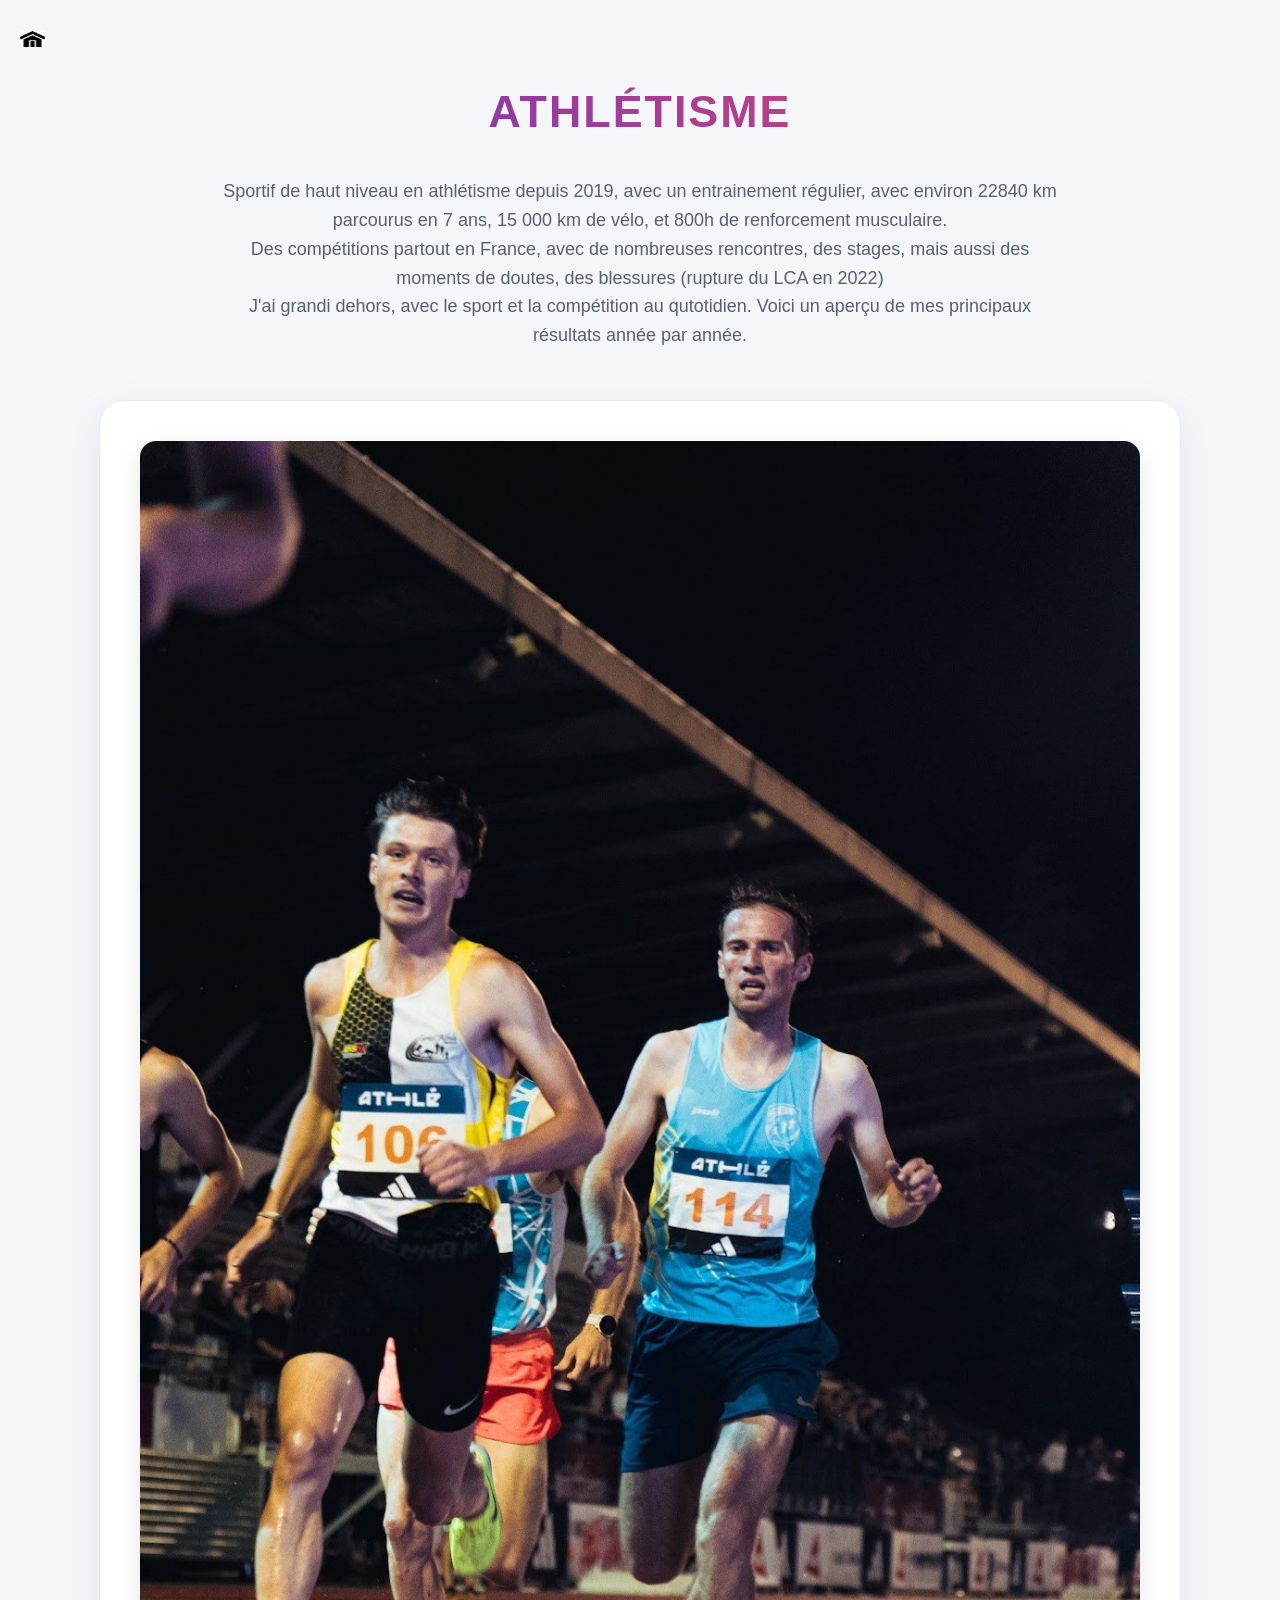
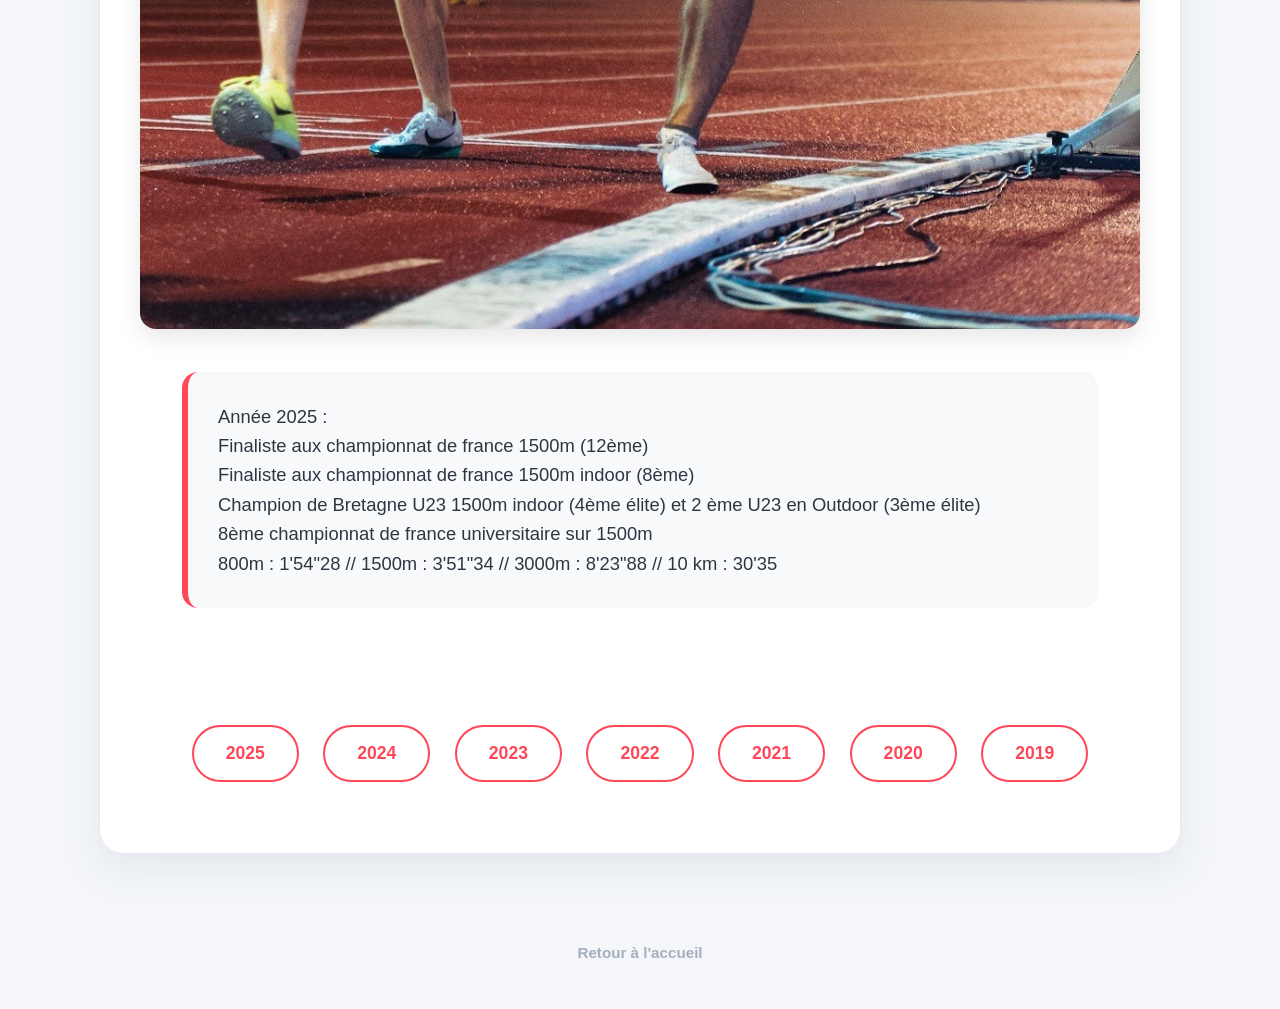
==== sport.html @ 9886dedf "Add files via upload" ====
<!DOCTYPE html>
<html lang="fr">
<head>
    <title>Sportif de haut niveau</title>
    <!--insérer le favicon-->
    <link rel ="shortcut icon" href="icone.png">
    <!--insérer le CSS-->
    <link rel="stylesheet" href="style.css" >
    <script src="sport.js"></script>
    <meta name="viewport" content="width=device-width, initial-scale=1.0">
    <meta charset="UTF-8">
</head>

<body>
    <a href="Index.html"><img src="acceuil.jpg" width="25" height="18" alt=""></a>
    <h1 style="text-align: center;"> Athlétisme  </h1>
    <!--insérer un lien vers d'autres pages-->
   <p style="text-align: center; font-size: 18px;">Sportif de haut niveau en athlétisme depuis 2019, avec un entrainement régulier, avec environ 22840 km parcourus en 7 ans, 15 000 km de vélo, et 800h de renforcement musculaire.<br>
     Des compétitions partout en France, avec de nombreuses rencontres, des stages, mais aussi des moments de doutes, des blessures (rupture du LCA en 2022) <br>
     J'ai grandi dehors, avec le sport et la compétition au qutotidien. Voici un aperçu de mes principaux résultats année par année.</p>
   <div class="containerceremony" style="text-align: center; margin-top: 20px;"> 
    <img id="monImage" src="sport2025.jpg" width="1050" height="400">
    <p ID="p1"> Année 2025 : <br>
     Finaliste aux championnat de france 1500m (12ème) <br>
     Finaliste aux championnat de france 1500m indoor (8ème) <br>
     Champion de Bretagne U23 1500m indoor (4ème élite) et 2 ème U23 en Outdoor (3ème élite) <br>
     8ème championnat de france universitaire sur 1500m <br>
     800m : 1'54"28 // 1500m : 3'51"34 // 3000m : 8'23"88 // 10 km : 30'35
    </p> 
        <br>
        <p>
        <br>
        <a href="#" class="button-sport" type="button" onclick="sport(2025)">2025</a>
        <a href="#" class="button-sport" type="button" onclick="sport(2024)">2024</a>
        <a href="#" class="button-sport" type="button" onclick="sport(2023)">2023</a>
        <a href="#" class="button-sport" type="button" onclick="sport(2022)">2022</a>
        <a href="#" class="button-sport" type="button" onclick="sport(2021)">2021</a>
        <a href="#" class="button-sport" type="button" onclick="sport(2020)">2020</a>
        <a href="#" class="button-sport" type="button" onclick="sport(2019)">2019</a>
        </p>
    </div>
    </div>
    <br>
   <div class="bouton-container"> 
        <a href="Index.html" class="bouton-style"ù>Retour à l'accueil</a>
    </div>
</html>
---- style.css ----
/* ==========================================================================
   1. Configuration Générale & Thème Clair (Lumineux & Moderne)
   ========================================================================== */
body {
    font-family: 'Montserrat', 'Segoe UI', Helvetica, Arial, sans-serif;
    background-color: #f4f6f9; /* Fond clair, doux pour les yeux */
    color: #2f3542;           /* Texte principal gris foncé très lisible */
    margin: 0;
    padding: 30px 20px;
    line-height: 1.6;
}

/* Gros titres principaux (Dégradé Sportif Énergie) */
h1 {
    font-size: 2.8rem;
    font-weight: 850;
    text-transform: uppercase;
    letter-spacing: 2px;
    text-align: center;
    margin-top: 20px;
    margin-bottom: 30px;
    background: linear-gradient(45deg, #4834d4, #ff4757); /* Dégradé Bleu Royal / Rouge Athlé */
    -webkit-background-clip: text;
    -webkit-text-fill-color: transparent;
}

/* Paragraphes d'introduction globale (sous les h1) */
body > p {
    max-width: 850px;
    margin: 0 auto 50px auto;
    color: #57606f;
    font-size: 1.05rem;
    text-align: center;
}

/* ==========================================================================
   2. Page d'Accueil : Profil & Blocs de Présentation (index.html)
   ========================================================================== */
.header {
    display: flex;
    flex-direction: column;
    align-items: center;
    justify-content: center;
    padding: 40px 20px;
    background: #ffffff;
    border-radius: 20px;
    margin-bottom: 40px;
    border: 1px solid #e6e9ed;
    text-align: center;
    box-shadow: 0 10px 30px rgba(164, 176, 190, 0.15);
}

.header h1 {
    font-size: 2.8rem;
    margin: 0 0 20px 0;
}

.photo {
    width: 150px;
    height: 150px;
    border-radius: 50%;
    object-fit: cover;
    border: 4px solid #4834d4;
    box-shadow: 0 8px 20px rgba(72, 52, 212, 0.2);
    transition: transform 0.3s ease;
}

.photo:hover {
    transform: scale(1.05) rotate(3deg);
}

.containerleftright {
    display: flex;
    gap: 30px;
    max-width: 900px;
    margin: 0 auto 30px auto;
}

.left, .right {
    flex: 1;
    background: #ffffff;
    padding: 30px;
    border-radius: 16px;
    border: 1px solid #e6e9ed;
    box-shadow: 0 10px 30px rgba(164, 176, 190, 0.2);
}

.containerleftright h2 {
    color: #2f3542 !important; 
    font-size: 1.05rem !important;
    font-family: 'Montserrat', sans-serif;
    font-weight: 600;
    margin: 15px 0;
    letter-spacing: 0.3px;
}

.containerleftright hr {
    border: 0;
    height: 1px;
    background: linear-gradient(to right, #4834d4, transparent);
    margin: 0;
}

.section-boutons-accueil {
    max-width: 1000px;
    margin: 0 auto 15px auto;
    padding: 0 20px;
}

.groupe-boutons-principaux, 
.groupe-boutons-secondaires {
    display: flex;
    justify-content: center;
    gap: 15px;
    flex-wrap: wrap;
}

.bouton {
    display: inline-flex;
    align-items: center;
    justify-content: center;
    text-decoration: none;
    color: #4834d4;
    background: #ffffff;
    border: 2px solid #4834d4;
    padding: 14px 24px;
    font-size: 0.95rem;
    font-weight: 700;
    border-radius: 12px;
    transition: all 0.25s ease;
    text-align: center;
    min-width: 210px;
    box-sizing: border-box;
    box-shadow: 0 4px 10px rgba(72, 52, 212, 0.05);
}

.bouton:hover {
    background: #4834d4; 
    color: #ffffff !important;
    transform: translateY(-3px);
    box-shadow: 0 8px 20px rgba(72, 52, 212, 0.3);
}

.bouton-rs, .bouton-cv {
    min-width: 150px;
    padding: 10px 18px;
    font-size: 0.9rem;
    background: #f1f2f6;
    border: 1px solid #cbd5e1;
    color: #57606f;
    box-shadow: none;
}

.bouton-rs:hover {
    background: #2f3542;
    border-color: #2f3542;
    color: #ffffff !important;
}

.bouton-strava:hover {
    background: #fc4c02 !important;
    border-color: #fc4c02 !important;
    box-shadow: 0 6px 15px rgba(252, 76, 2, 0.3);
}

.bouton-cv:hover {
    background: #2ed573 !important;
    border-color: #2ed573 !important;
    box-shadow: 0 6px 15px rgba(46, 213, 115, 0.3);
}

@media (max-width: 768px) {
    .containerleftright {
        flex-direction: column;
        gap: 20px;
        padding: 0 20px;
    }
    .groupe-boutons-principaux, .groupe-boutons-secondaires {
        flex-direction: column;
        align-items: stretch;
    }
    .bouton {
        width: 100%;
        min-width: 0;
    }
}

/* ==========================================================================
   3. Page Parcours : Structure Chronologique (parcours.html)
   ========================================================================== */
/* Entête secondaire */
.header2 {
    display: flex;
    align-items: center;
    padding: 15px 30px;
    background: #ffffff;
    border-bottom: 1px solid #e6e9ed;
    margin-bottom: 30px;
}

.header2 a img {
    /* Suppression du filtre invert pour laisser l'icône dans sa couleur d'origine */
    transition: transform 0.2s ease;
    opacity: 0.8;
}

.header2 a img:hover {
    transform: scale(1.2);
    opacity: 1;
}

.header2 h1 {
    font-size: 1.2rem;
    margin: 0 0 0 20px;
    background: none;
    -webkit-text-fill-color: initial;
    color: #57606f;
    text-shadow: none;
}

/* Boîtes d'expériences Blanches */
.imggauche, .imgdroite {
    display: flex;
    align-items: center;
    max-width: 950px;
    margin: 35px auto;
    background: #ffffff;
    border-radius: 20px;
    border: 1px solid #e6e9ed;
    padding: 25px;
    gap: 40px;
    box-shadow: 0 8px 25px rgba(164, 176, 190, 0.15);
    transition: all 0.3s ease;
}

.imgdroite {
    flex-direction: row-reverse;
}

.imggauche:hover, .imgdroite:hover {
    transform: translateY(-4px);
    border-color: #4834d4;
    box-shadow: 0 12px 35px rgba(72, 52, 212, 0.15);
}

/* Photos et Logos des Entreprises */
.photo2 {
    width: 220px;
    height: 160px;
    object-fit: contain;      /* RECTIFIÉ : Force le logo à s'afficher en ENTIER sans être coupé */
    background-color: #ffffff; /* AJOUTÉ : Donne un fond blanc propre pour que les logos transparents/noirs ressortent bien */
    padding: 10px;            /* AJOUTÉ : Laisse une petite marge interne pour que le logo ne colle pas aux bords */
    border-radius: 12px;
    box-shadow: 0 8px 20px rgba(0, 0, 0, 0.4);
    border: 1px solid rgba(255, 255, 255, 0.1);
}

.texte {
    flex: 1;
}

.texte h2 {
    font-size: 1.4rem;
    color: #2f3542;
    margin-top: 0;
    margin-bottom: 5px;
    font-weight: 700;
}

.texte h3 {
    font-size: 1.1rem;
    color: #4834d4; /* Nom de l'entreprise en bleu */
    margin-top: 0;
    margin-bottom: 10px;
    font-weight: 600;
}

.texte p {
    margin: 5px 0;
    color: #747d8c;
    font-size: 0.9rem;
}

.texte ul {
    margin: 10px 0 20px 0;
    padding-left: 20px;
    color: #2f3542;
}

.texte li {
    margin-bottom: 6px;
    font-size: 0.95rem;
}

/* Zone des badges de compétences */
.detail_comp {
    display: flex;
    gap: 10px;
    flex-wrap: wrap;
    margin-top: 15px;
}

/* Style des boutons / badges de compétences */
.detail_comp .bouton, 
.detail_comp button {
    display: inline-block;
    text-decoration: none;
    background: #f1f2f6;
    color: #4834d4;
    border: 1px solid #e6e9ed;
    padding: 8px 16px;
    font-size: 0.85rem;
    font-weight: 600;
    font-family: inherit;
    border-radius: 6px;
    cursor: pointer;
    transition: all 0.2s ease;
    margin: 0;
    line-height: normal;
    outline: none;
    appearance: none;
}

.detail_comp .bouton:hover, 
.detail_comp button:hover {
    background: #4834d4;
    color: #ffffff;
    border-color: #4834d4;
    box-shadow: 0 4px 12px rgba(72, 52, 212, 0.2);
    transform: translateY(-2px);
}

/* ==========================================================================
   4. Page Sport : Carton de Résultats (sport.html)
   ========================================================================== */
.containerceremony {
    background: #ffffff;
    max-width: 1000px;
    margin: 0 auto;
    padding: 40px;
    border-radius: 24px;
    border: 1px solid #e6e9ed;
    box-shadow: 0 15px 35px rgba(164, 176, 190, 0.2);
    text-align: center;
}

#monImage {
    max-width: 100%;
    height: auto;
    border-radius: 16px;
    object-fit: cover;
    box-shadow: 0 8px 25px rgba(0, 0, 0, 0.1);
    transition: all 0.3s ease;
}

#monImage:hover {
    transform: scale(1.01);
}

/* Encadré des chronos et résultats (id="p1") */
#p1 {
    font-size: 1.15rem;
    color: #2f3542;
    background: #f8f9fa;
    padding: 30px;
    border-radius: 16px;
    border-left: 6px solid #ff4757; /* Ligne rouge Athlé à gauche */
    text-align: left;
    max-width: 850px;
    margin: 35px auto;
    box-shadow: inset 0 2px 8px rgba(0,0,0,0.02);
}

/* Boutons ronds pour les choix d'années */
.button-sport {
    display: inline-block;
    text-decoration: none;
    background: #ffffff;
    color: #ff4757;
    border: 2px solid #ff4757;
    padding: 12px 32px;
    font-size: 1.1rem;
    font-weight: 700;
    text-transform: uppercase;
    border-radius: 50px;
    margin: 15px 10px;
    transition: all 0.25s ease;
    cursor: pointer;
}

.button-sport:hover {
    color: #ffffff;
    background-color: #ff4757;
    box-shadow: 0 6px 15px rgba(255, 71, 87, 0.3);
    transform: translateY(-2px);
}

/* ==========================================================================
   5. Liens de retour / Pied de page
   ========================================================================== */
.bouton-container {
    text-align: center;
    margin-top: 50px;
}

.bouton-style {
    display: inline-block;
    text-decoration: none;
    color: #a4b0be;
    font-size: 0.95rem;
    font-weight: 600;
    padding: 12px 24px;
    border-bottom: 2px solid transparent;
    transition: all 0.3s ease;
}

.bouton-style:hover {
    color: #2f3542;
    border-bottom: 2px solid #ff4757;
}

/* ==========================================================================
   6. Mode Mobile (Design Adaptatif)
   ========================================================================== */
@media (max-width: 768px) {
    body { padding: 15px 10px; }
    h1 { font-size: 2rem; }
    .containerleftright { flex-direction: column; gap: 20px; }
    
    .imggauche, .imgdroite {
        flex-direction: column !important;
        text-align: center;
        gap: 20px;
        padding: 20px;
    }
    .photo2 { width: 100%; max-width: 300px; height: 180px; }
    .texte ul { text-align: left; }
    .detail_comp, .containerceremony { justify-content: center; padding: 20px; }
}

/* ==========================================================================
   7. Page Spécifique : Compétences (competence.html)
   ========================================================================== */

/* Structure principale de la page compétences */
.containerleftright2 {
    display: flex;
    gap: 30px;
    max-width: 1100px;
    margin: 30px auto;
}

/* Colonne de gauche (Menu des boutons) */
.left2 {
    flex: 0 0 280px; /* Largeur fixe pour la liste des boutons */
}

.left2 nav {
    display: flex;
    flex-direction: column; /* Aligne les boutons les uns sous les autres verticalement */
    gap: 12px;
}

/* Colonne de droite (Zone de texte des projets) */
.right2 {
    flex: 1;
    background: rgba(255, 255, 255, 0.03);
    padding: 30px;
    border-radius: 16px;
    border: 1px solid rgba(255, 255, 255, 0.05);
    box-shadow: 0 10px 30px rgba(0, 0, 0, 0.5);
}

/* --- LE STYLE DES BOUTONS DE COMPÉTENCES --- */
.left2 .bouton, 
.left2 button {
    display: block;
    width: 100%;
    text-align: left; /* Aligne le texte à gauche à l'intérieur du bouton */
    background: rgba(255, 165, 2, 0.1) !important; /* Fond orange translucide */
    color: #ffa502 !important;                    /* Texte orange */
    border: 1px solid rgba(255, 165, 2, 0.3) !important;
    padding: 14px 20px;
    font-size: 0.95rem;
    font-weight: 600;
    font-family: 'Montserrat', sans-serif;
    border-radius: 10px;
    cursor: pointer;
    transition: all 0.25s ease;
    
    /* Écrase le style moche par défaut du navigateur */
    margin: 0;
    line-height: normal;
    outline: none;
    appearance: none;
    -webkit-appearance: none;
}

/* Effet au survol des boutons */
.left2 .bouton:hover, 
.left2 button:hover {
    background: #ffa502 !important;
    color: #0f1115 !important; /* Le texte devient noir pour être lisible */
    box-shadow: 0 0 15px rgba(255, 165, 2, 0.4) !important;
    transform: translateX(5px); /* Petit décalage vers la droite au survol */
}

/* --- LE STYLE DU BOUTON RETOUR --- */
header {
    max-width: 1100px;
    margin: 0 auto 20px auto;
    display: flex;
    align-items: center;
    gap: 20px;
}

header .bouton {
    display: inline-block;
    text-decoration: none;
    color: #ffffff !important;
    background: rgba(255, 255, 255, 0.05) !important;
    border: 1px solid rgba(255, 255, 255, 0.1) !important;
    padding: 10px 25px;
    font-size: 0.9rem;
    font-weight: 600;
    border-radius: 30px;
    transition: all 0.2s ease;
    min-width: auto;
}

header .bouton:hover {
    background: #ff4757 !important; /* Devient rouge dynamique */
    border-color: #ff4757 !important;
    box-shadow: 0 5px 15px rgba(255, 71, 87, 0.3);
    transform: translateY(-2px);
}

/* --- MISE EN FORME DES TEXTES DE DROITE --- */
#exploration1 {
    font-size: 1.8rem;
    margin-top: 0;
    text-align: left;
    background: none;
    -webkit-text-fill-color: initial;
    color: #ffffff;
}

.right2 p {
    color: #cbd5e1;
    font-size: 1.05rem;
    margin: 15px 0;
    padding-left: 15px;
    border-left: 3px solid #ff4757; /* Rappel sport : petite barre rouge à gauche du texte */
}

#img_meca {
    margin-top: 20px;
    max-width: 100%;
    border-radius: 8px;
    border: 1px solid rgba(255, 255, 255, 0.1);
}

/* --- ADAPTATION SMARTPHONE --- */
@media (max-width: 768px) {
    .containerleftright2 {
        flex-direction: column;
    }
    .left2 {
        flex: none;
        width: 100%;
    }
}




/* ==========================================================================
   8. Page Parcours Scolaire (Optimisation Contraste & Alignement Gauche)
   ========================================================================== */

/* Structure de la carte principale */
.imghaute, .imgbasse {
    display: flex;
    flex-direction: column;    /* Photo en haut, texte en bas */
    align-items: flex-start;   /* RECTIFIÉ : Tout commence proprement aligné à gauche */
    max-width: 700px;          
    margin: 40px auto;         
    background: rgba(30, 34, 42, 0.6); /* RECTIFIÉ : Fond légèrement plus opaque pour mieux faire ressortir le texte */
    border-radius: 16px;
    border: 1px solid rgba(255, 255, 255, 0.08);
    padding: 35px;             /* Plus d'espace interne */
    gap: 25px;
    box-shadow: 0 15px 35px rgba(0, 0, 0, 0.3);
    transition: all 0.3s cubic-bezier(0.25, 0.8, 0.25, 1);
}

/* Effet au survol */
.imghaute:hover, .imgbasse:hover {
    transform: translateY(-4px);
    border-color: rgba(255, 165, 2, 0.4); 
    background: rgba(35, 40, 50, 0.8);
    box-shadow: 0 20px 40px rgba(0, 0, 0, 0.45);
}

/* Gestion des logos d'écoles (Centrés en haut de la carte) */
.imghaute .photo2, 
.imgbasse .photo2 {
    width: 100%;
    max-width: 220px;          
    height: 120px;             
    object-fit: contain;       
    background-color: #ffffff; 
    padding: 10px;
    border-radius: 12px;
    box-shadow: 0 5px 15px rgba(0, 0, 0, 0.3);
    border: 1px solid rgba(255, 255, 255, 0.1);
    align-self: center;        /* Garde uniquement le logo centré au milieu de la carte */
}

/* Alignement du bloc de texte */
.imghaute .texte, 
.imgbasse .texte {
    width: 100%;
    text-align: left;          /* RECTIFIÉ : Alignement à gauche naturel et très lisible */
}

/* Titres des diplômes */
.imghaute .texte h2,
.imgbasse .texte h2 {
    font-size: 1.4rem;
    color: #ffffff;            /* Blanc pur éclatant */
    font-weight: 750;
    margin-top: 5px;
    margin-bottom: 6px;
    line-height: 1.3;
}

/* Noms des écoles */
.imghaute .texte h3,
.imgbasse .texte h3 {
    font-size: 1.1rem;
    color: #ffa502;            /* Orange vif bien visible */
    font-weight: 600;
    margin-top: 0;
    margin-bottom: 6px;
}

/* Spécialité de parcours en italique */
.specialite-titre {
    font-size: 0.95rem !important;
    color: #cbd5e1 !important; /* RECTIFIÉ : Blanc grisé plus lumineux pour être lisible */
    font-style: italic;
    margin-top: -2px;
    margin-bottom: 10px;
}

/* Dates des périodes d'études */
.date-parcours {
    font-size: 0.85rem;
    color: #ffffff;            /* RECTIFIÉ : Texte blanc sur petit badge */
    margin: 5px 0 20px 0;
    display: inline-block;
    background: rgba(255, 255, 255, 0.08); /* Petit badge sobre */
    padding: 5px 14px;
    border-radius: 20px;
    font-weight: 500;
}

/* Libellé "Compétences clés :" */
.label-competence {
    font-size: 0.95rem;
    font-weight: 700;
    color: #ffffff;
    margin-bottom: 8px;
    text-transform: uppercase;
    letter-spacing: 0.5px;
}

/* Liste des compétences scolaires réalignée proprement */
.imghaute .texte ul, 
.imgbasse .texte ul {
    text-align: left;
    margin: 0 0 25px 0;        /* Reset des marges externes */
    padding-left: 18px;        /* Alignement parfait avec les titres */
    color: #e2e8f0;            /* RECTIFIÉ : Blanc cassé très contrasté et reposant */
}

.imghaute .texte li, 
.imgbasse .texte li {
    margin-bottom: 8px;        /* RECTIFIÉ : Plus d'espace entre les lignes pour aérer */
    font-size: 0.98rem;        /* Légèrement plus grand */
    line-height: 1.4;
}

/* Ligne importante de statut de diplôme */
.statut-diplome {
    font-size: 1.05rem !important;
    color: #ff4757 !important; /* Rouge athlétique bien distinct */
    font-weight: 700 !important;
    text-transform: uppercase;
    letter-spacing: 0.5px;
    margin: 20px 0 10px 0 !important;
    border-left: 3px solid #ff4757; /* Petite barre de rappel à gauche */
    padding-left: 10px;
}

/* Zone des badges de compétences */
.imghaute .detail_comp, 
.imgbasse .detail_comp {
    justify-content: flex-start; /* RECTIFIÉ : Les badges s'alignent aussi à gauche */
    margin-top: 15px;
}

/* ==========================================================================
   9. Page Détail d'un Projet Scolaire (Version Image Réduite)
   ========================================================================== */

/* Bouton retour spécifique */
.bouton-retour-projet {
    display: inline-block;
    text-decoration: none;
    color: #cd4848 !important;
    background: rgba(255, 255, 255, 0.05);
    border: 1px solid rgba(255, 255, 255, 0.1);
    padding: 8px 20px;
    font-size: 0.85rem;
    font-weight: 600;
    border-radius: 30px;
    transition: all 0.2s ease;
}

.bouton-retour-projet:hover {
    background: #ff4757;
    border-color: #ff4757;
    box-shadow: 0 5px 15px rgba(255, 71, 87, 0.3);
    transform: translateX(-3px);
}

/* Conteneur des deux colonnes */
.containerleftright2 {
    display: flex;
    gap: 30px;
    max-width: 950px; /* Légèrement resserré pour un look plus compact */
    margin: 40px auto;
    padding: 0 20px;
    align-items: flex-start;
}

/* Colonne Gauche : Image miniature */
.left2-projet {
    flex: 0 0 140px; /* Réduit la largeur de la colonne de gauche */
    display: flex;
    justify-content: center;
}

/* L'image devient une petite vignette discrète */
.photo-projet {
    width: 120px;        /* TAILLE RÉDUITE : Petite largeur */
    height: 120px;       /* TAILLE RÉDUITE : Petite hauteur */
    object-fit: cover;   /* Coupe proprement l'image en carré */
    border-radius: 12px;
    border: 1px solid rgba(255, 255, 255, 0.1);
    box-shadow: 0 8px 20px rgba(0, 0, 0, 0.3);
}

/* Colonne Droite : Contenu textuel */
.right2-projet {
    flex: 1;
    background: rgba(30, 34, 42, 0.6);
    padding: 35px;
    border-radius: 16px;
    border: 1px solid rgba(255, 255, 255, 0.06);
    box-shadow: 0 15px 35px rgba(0, 0, 0, 0.25);
}

/* Titre du projet */
.right2-projet h1 {
    font-size: 1.6rem;
    color: #ffffff;
    text-align: left;
    margin-top: 0;
    margin-bottom: 8px;
    line-height: 1.3;
}

/* Badge sous le titre */
.contexte-badge {
    display: inline-block;
    font-size: 0.85rem;
    color: #ffa502;
    font-weight: 600;
    text-transform: uppercase;
    letter-spacing: 0.5px;
    margin-bottom: 20px;
}

/* Paragraphes de description */
.right2-projet p {
    color: #e2e8f0;
    font-size: 1.02rem;
    line-height: 1.6;
    margin: 0 0 15px 0;
    padding-left: 15px;
    border-left: 3px solid #ff4757; /* Ligne verticale rouge athlé */
}

.right2-projet p strong {
    color: #ffa502;
}

.right2-projet p:last-of-type {
    margin-bottom: 0;
}

/* --- Mode Mobile --- */
@media (max-width: 768px) {
    .containerleftright2 {
        flex-direction: column; /* Aligne de haut en bas sur mobile */
        align-items: center;
        gap: 20px;
    }
    .left2-projet {
        flex: none;
        width: 100%;
    }
    .right2-projet {
        padding: 25px;
    }
}
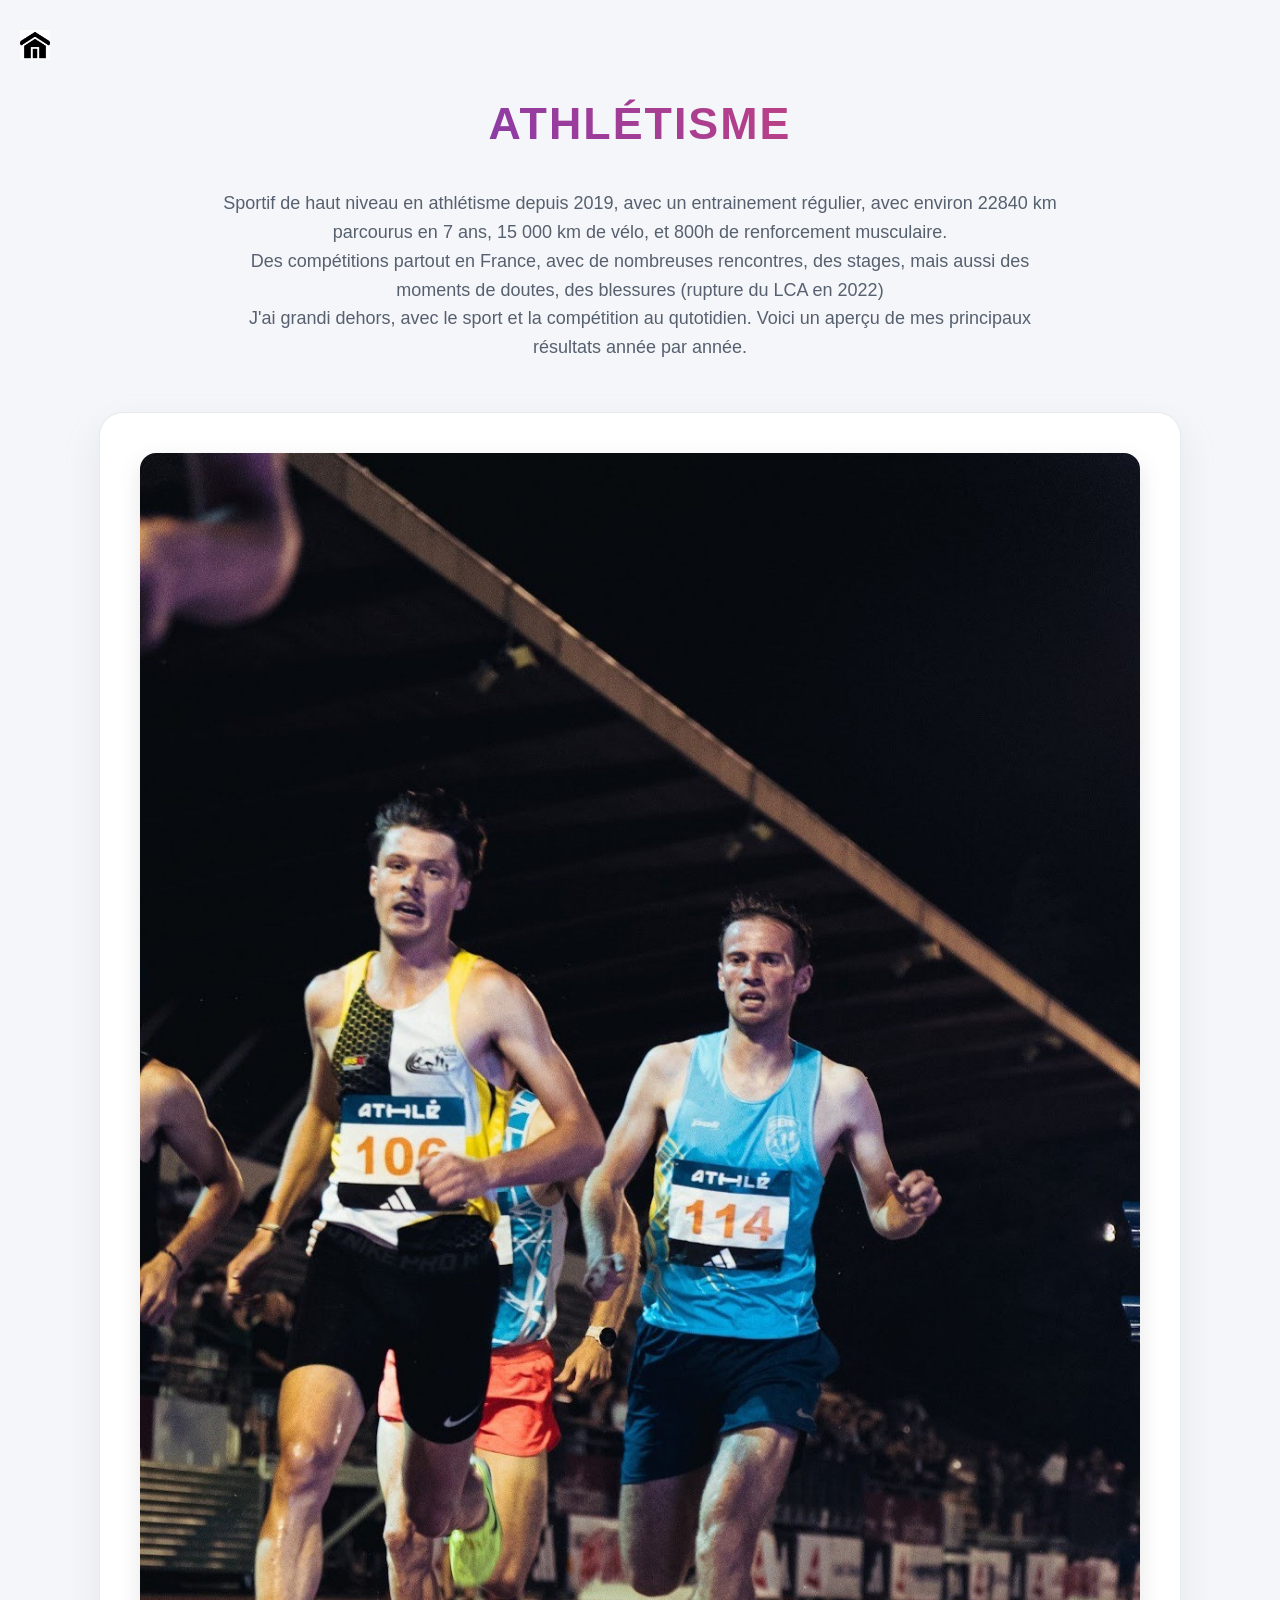
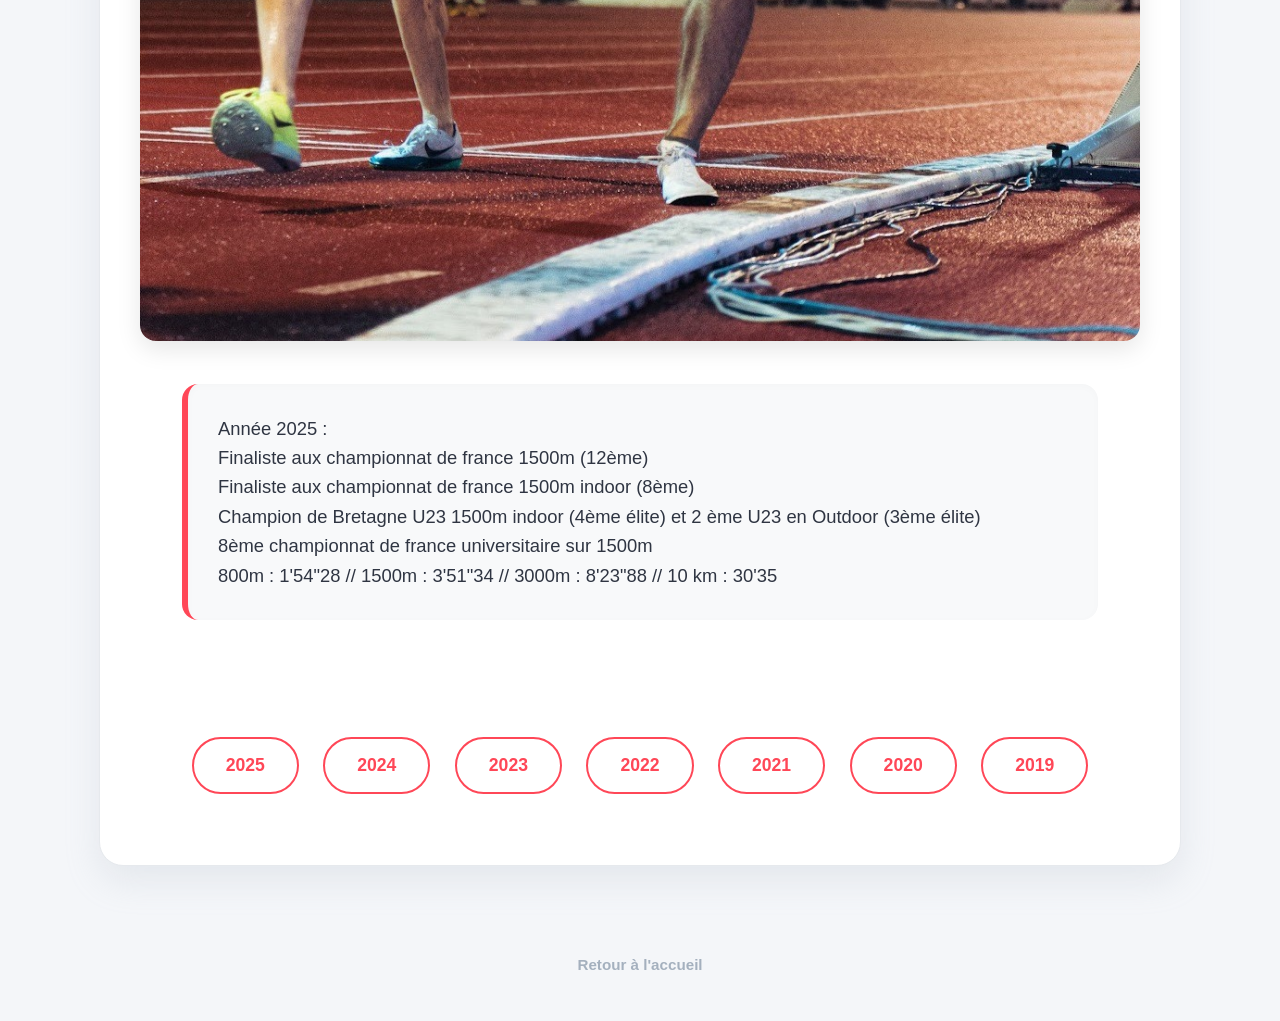
==== commit 4f5f0938: "Update sport.html" ====
--- a/sport.html
+++ b/sport.html
@@ -12,7 +12,7 @@
 </head>
 
 <body>
-    <a href="Index.html"><img src="acceuil.jpg" width="25" height="18" alt=""></a>
+    <a href="index.html"><img src="acceuil.jpg" width="30" height="30" alt=""></a>
     <h1 style="text-align: center;"> Athlétisme  </h1>
     <!--insérer un lien vers d'autres pages-->
    <p style="text-align: center; font-size: 18px;">Sportif de haut niveau en athlétisme depuis 2019, avec un entrainement régulier, avec environ 22840 km parcourus en 7 ans, 15 000 km de vélo, et 800h de renforcement musculaire.<br>
@@ -42,6 +42,6 @@
     </div>
     <br>
    <div class="bouton-container"> 
-        <a href="Index.html" class="bouton-style"ù>Retour à l'accueil</a>
+        <a href="index.html" class="bouton-style"ù>Retour à l'accueil</a>
     </div>
 </html>
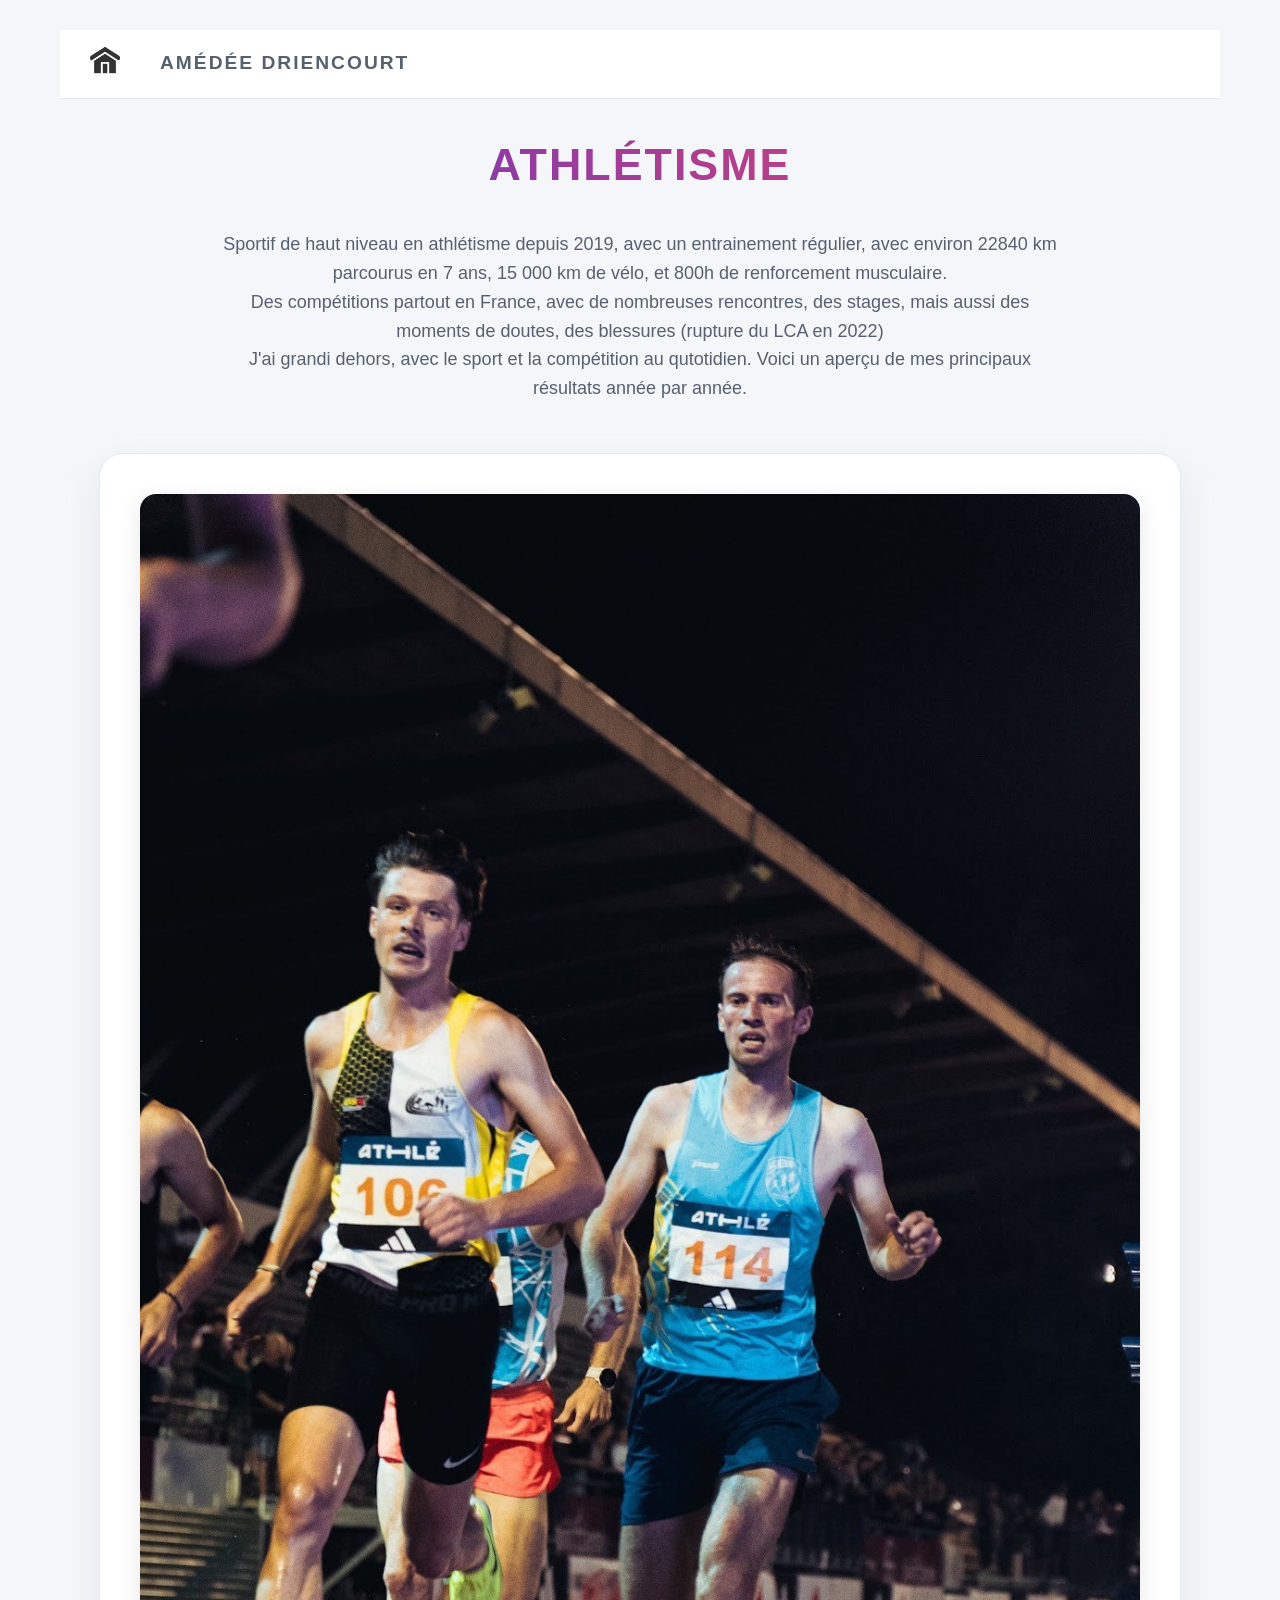
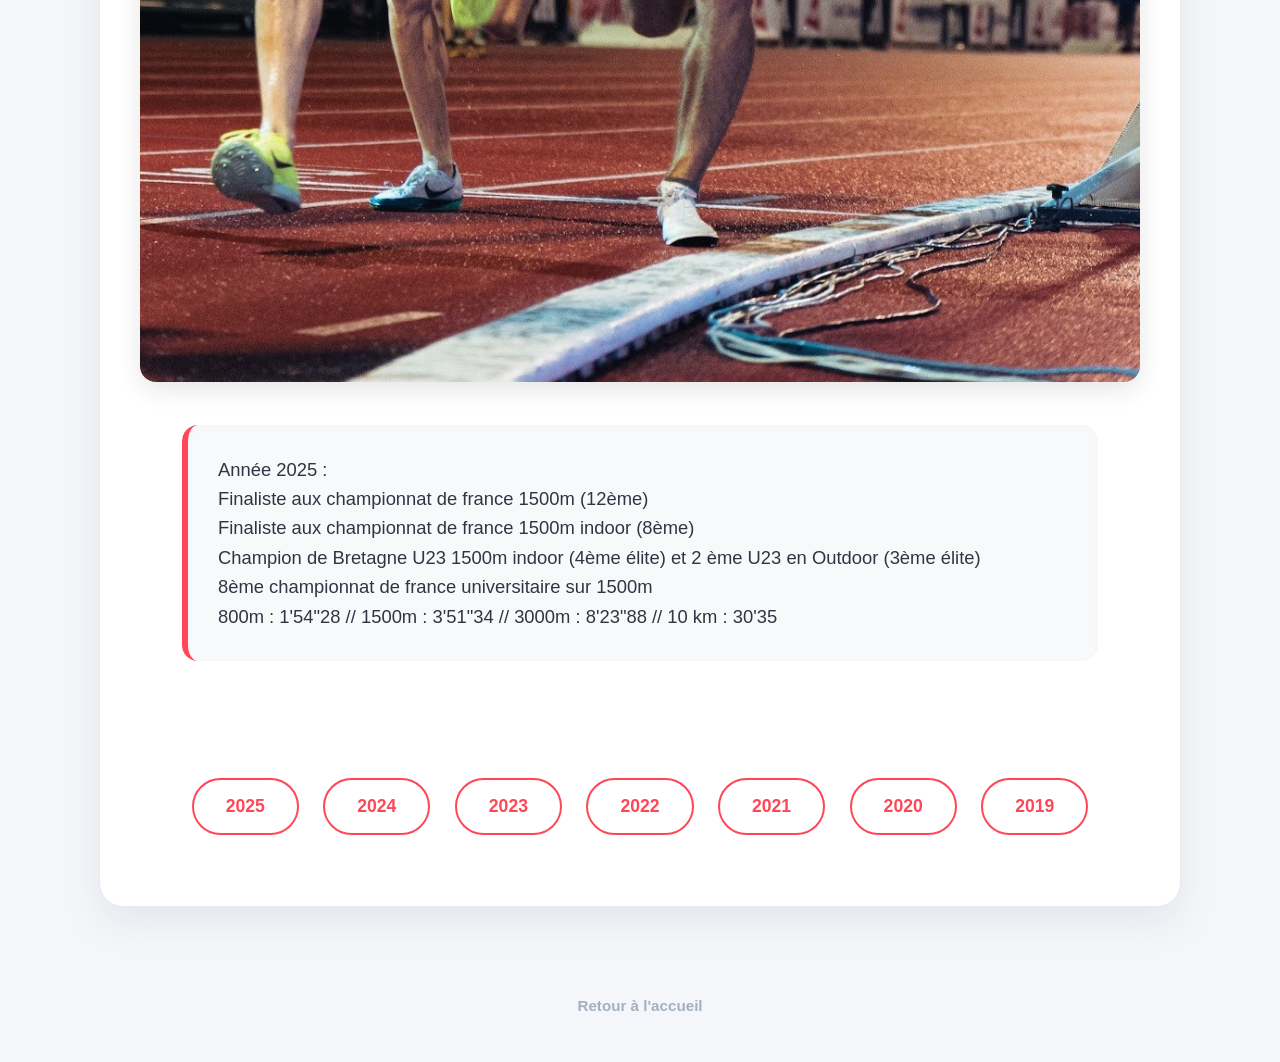
==== commit 8b5c1300: "Refactor sport.html structure and header" ====
--- a/sport.html
+++ b/sport.html
@@ -12,7 +12,10 @@
 </head>
 
 <body>
-    <a href="index.html"><img src="acceuil.jpg" width="30" height="30" alt=""></a>
+    <header class="header2">
+        <a href="index.html"><img src="acceuil.jpg" width="30" height="30" alt=""></a>
+        <h1>Amédée Driencourt</h1>
+    </header>
     <h1 style="text-align: center;"> Athlétisme  </h1>
     <!--insérer un lien vers d'autres pages-->
    <p style="text-align: center; font-size: 18px;">Sportif de haut niveau en athlétisme depuis 2019, avec un entrainement régulier, avec environ 22840 km parcourus en 7 ans, 15 000 km de vélo, et 800h de renforcement musculaire.<br>
